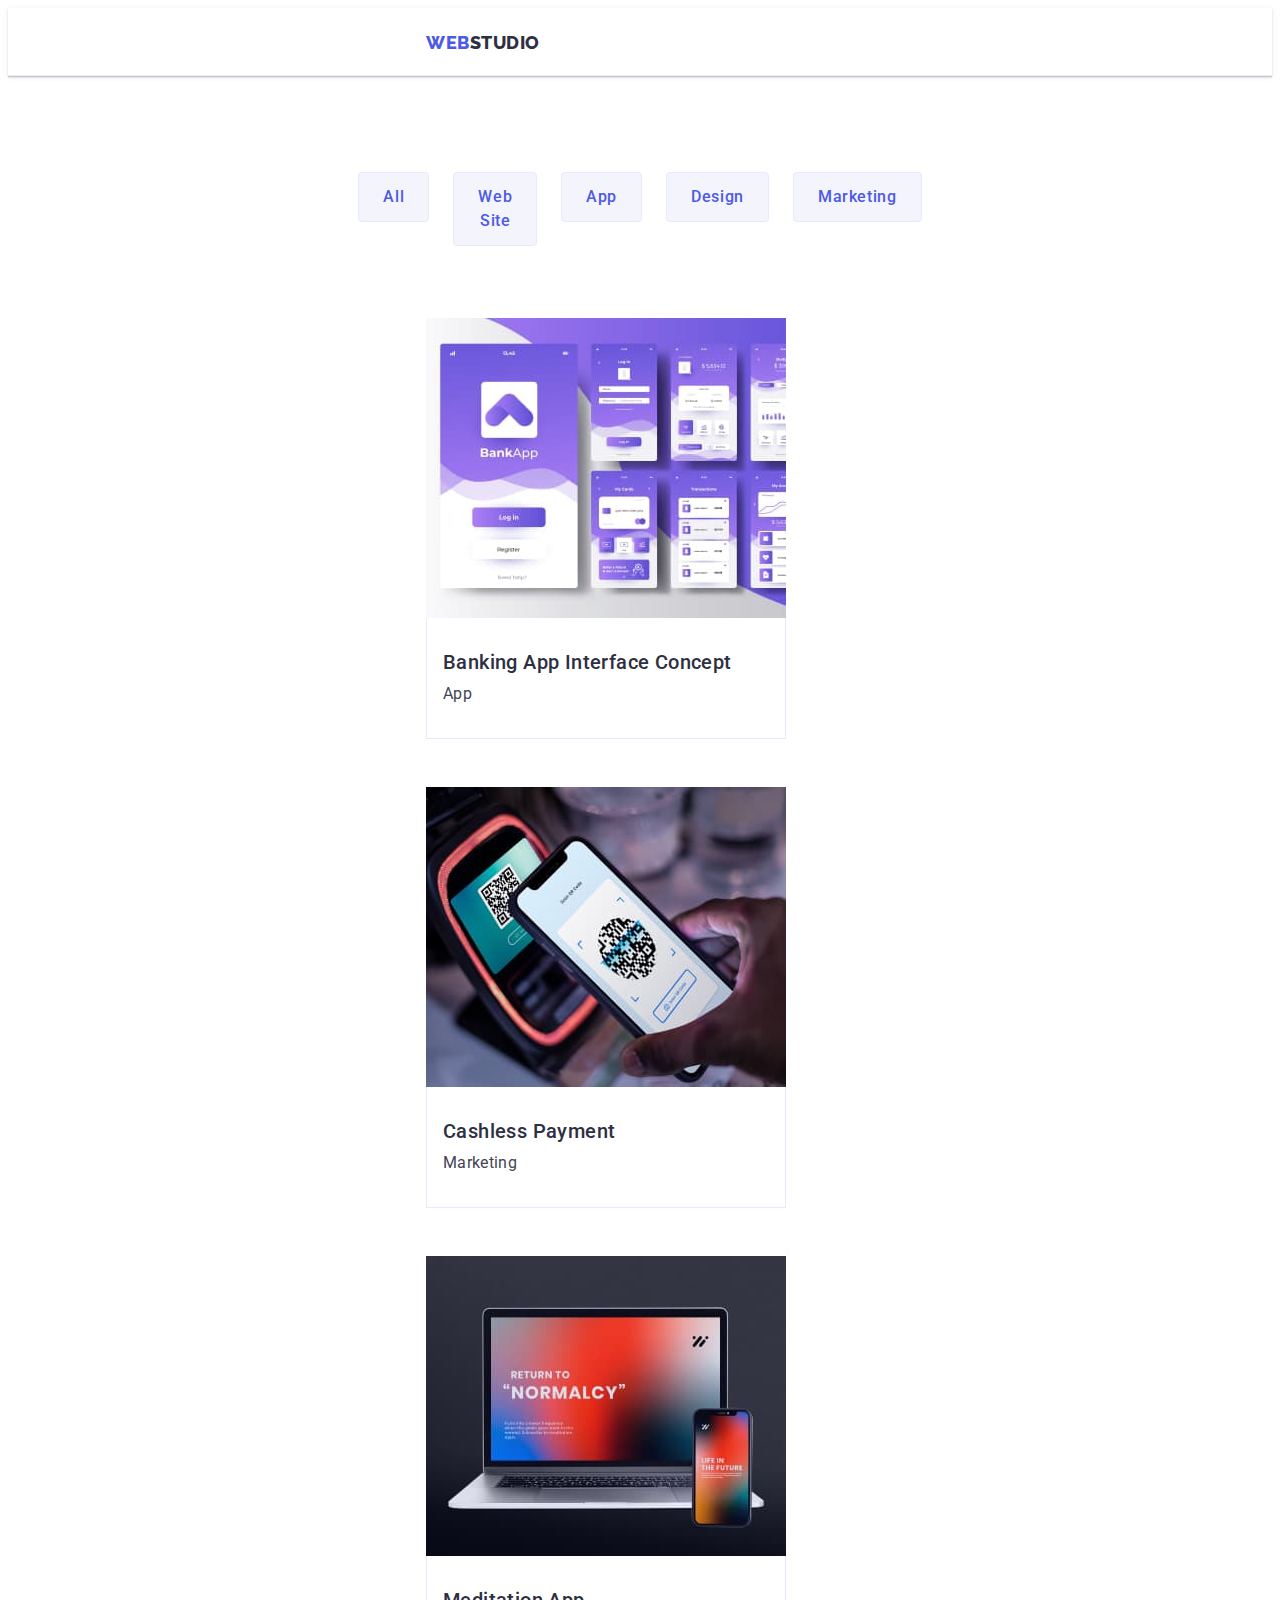
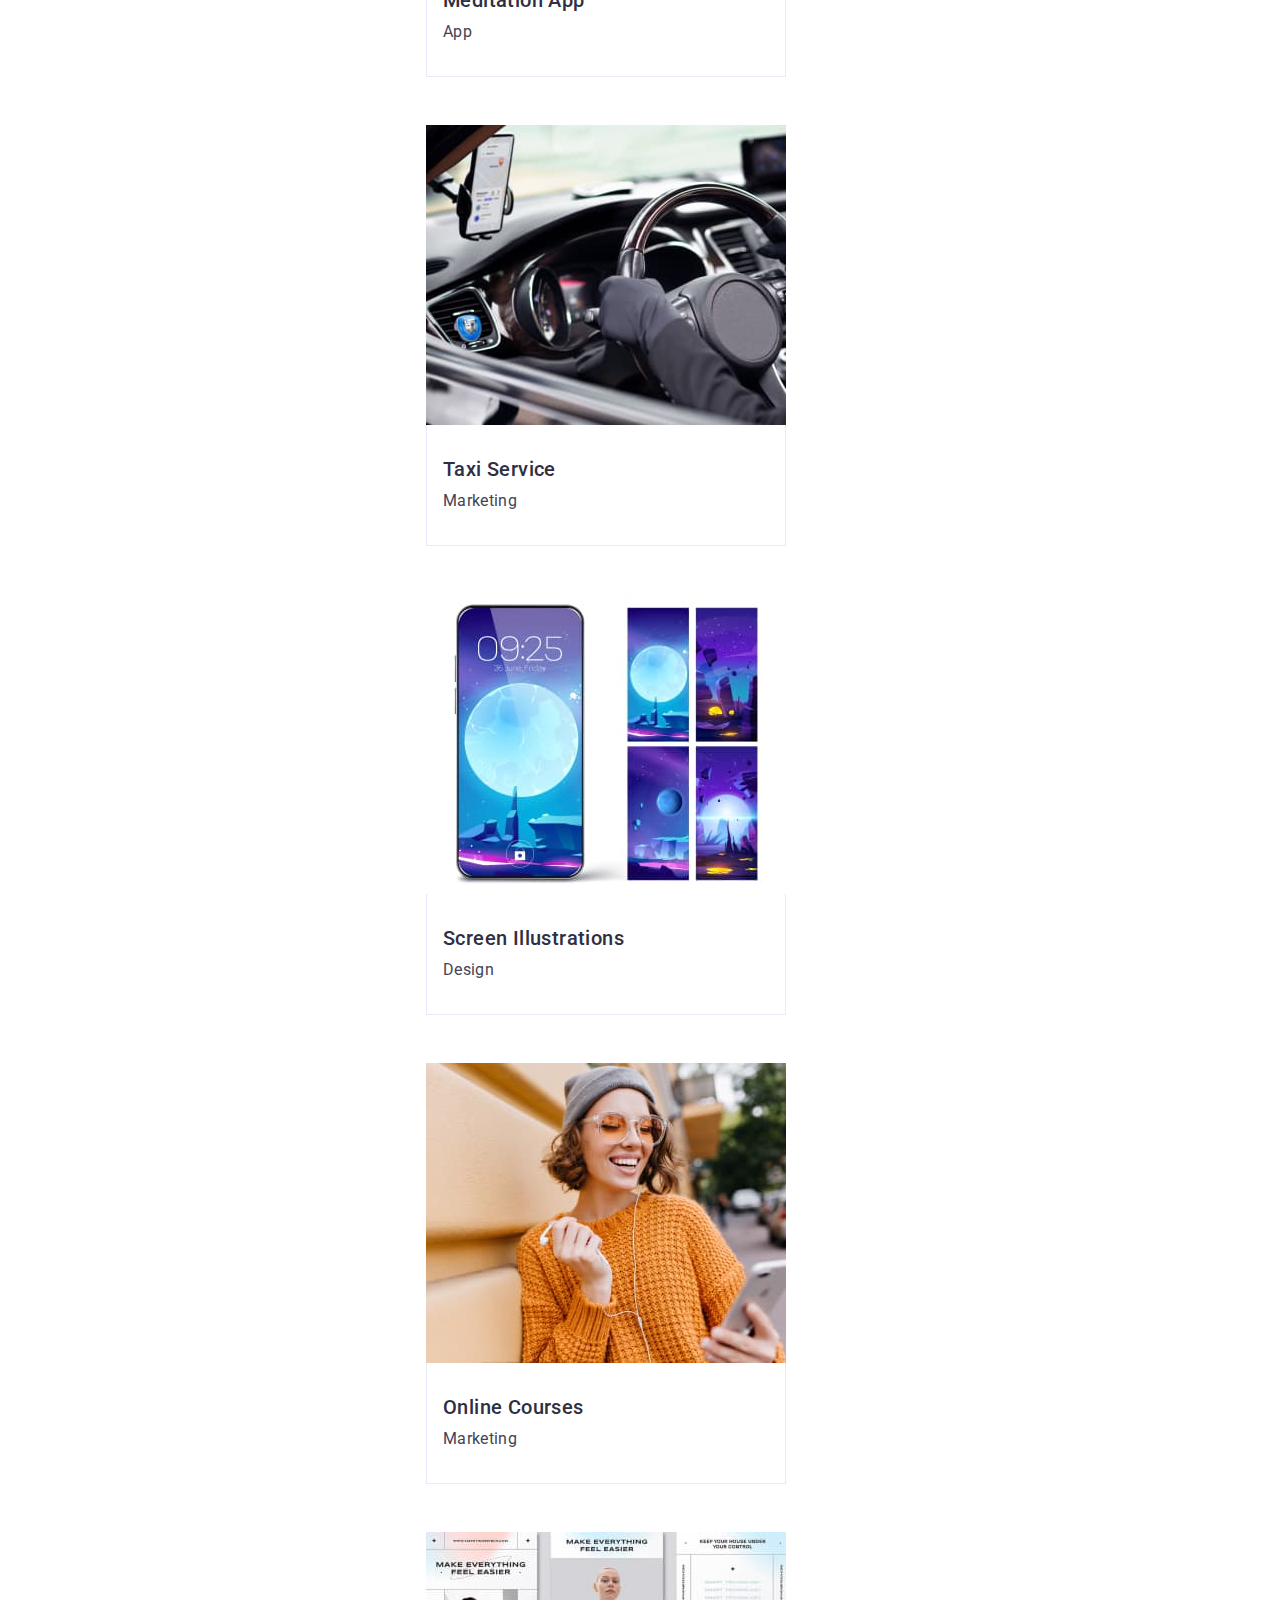
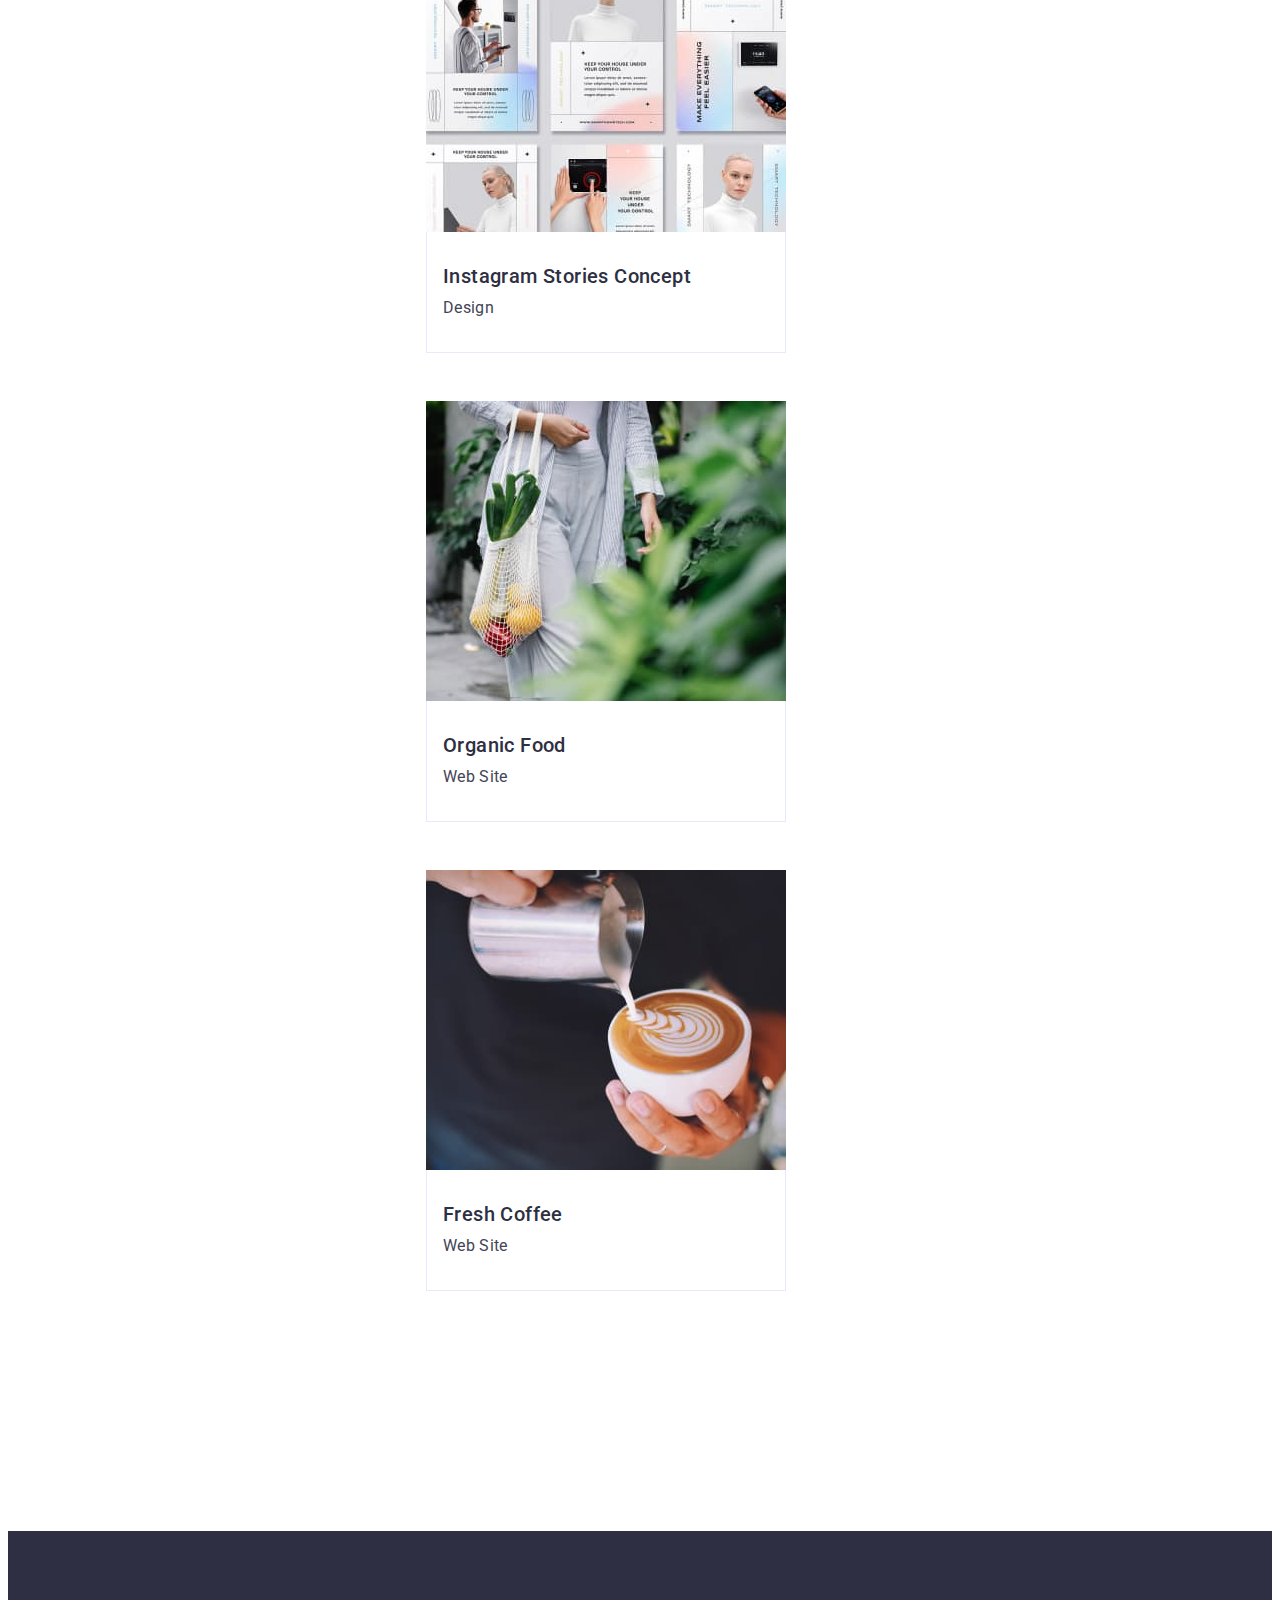
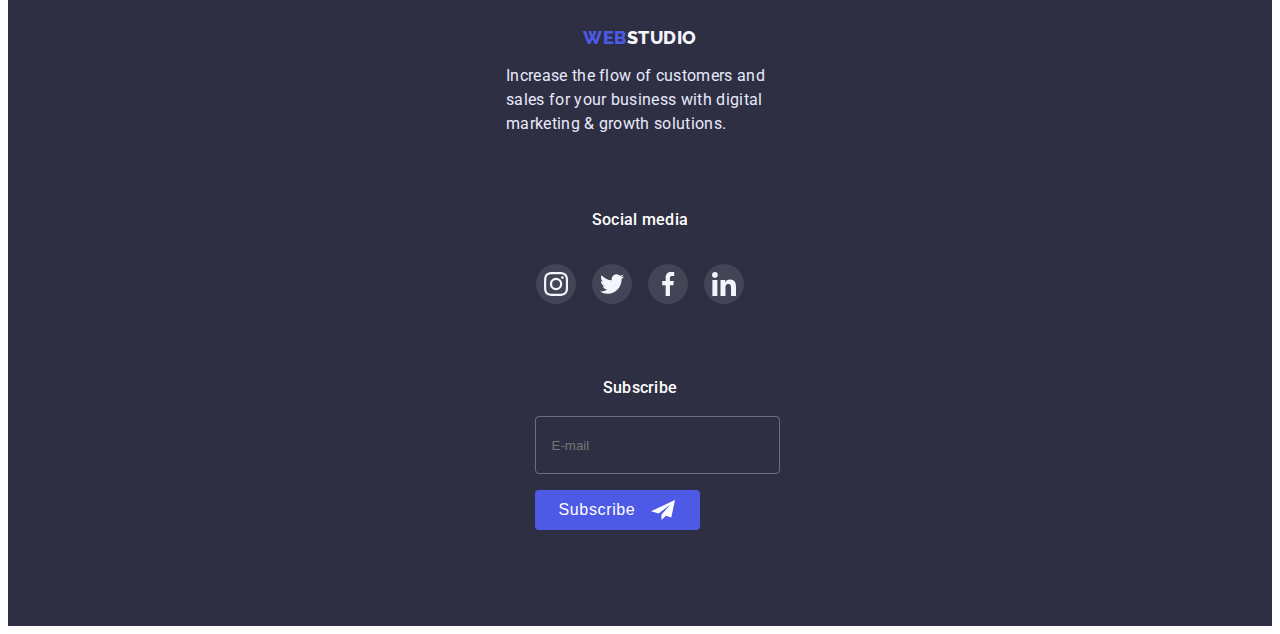
==== portfolio.html @ df31a654 "Сырое" ====
<!DOCTYPE html>
<html lang="en">

<head>
    <meta charset="UTF-8">
    <meta http-equiv="X-UA-Compatible" content="IE=edge">
    <meta name="viewport" content="width=device-width, initial-scale=1.0">
    <title>Web Studio</title>
    <link rel="stylesheet" href="https://cdnjs.cloudflare.com/ajax/libs/modern-normalize/1.1.0/modern-normalize.min.css" integrity="sha512-wpPYUAdjBVSE4KJnH1VR1HeZfpl1ub8YT/NKx4PuQ5NmX2tKuGu6U/JRp5y+Y8XG2tV+wKQpNHVUX03MfMFn9Q==" crossorigin="anonymous" referrerpolicy="no-referrer" />
    <link rel="stylesheet" href="./css/styles.css">
    <link rel="preconnect" href="https://fonts.googleapis.com">
    <link rel="preconnect" href="https://fonts.gstatic.com" crossorigin>
    <link
        href="https://fonts.googleapis.com/css2?family=Raleway:wght@800&family=Roboto:wght@400;500;700;900&display=swap"
        rel="stylesheet">
</head>

<body>
    <header class="header">
        <div class="container header-container">
        <nav class="header-nav">
            <a class="header-logo link" href="./index.html">Web<span class="logo-black">Studio</span></a>
            <ul class="header-list list">
                <li class="header-item"><a class="header-link link" href="./index.html">Studio</a></li>
                <li class="header-item"><a class="header-link link current" href="./portfolio.html">Portfolio</a></li>
                <li class="header-item"><a class="header-link link" href="">Contacts</a></li>
            </ul>
        </nav>
        <address class="header-add">
            <ul class="header-contacts list">
                <li><a class="header-contacts-link link" href="mailto:info@devstudio.com">info@devstudio.com</a></li>
                <li><a class="header-contacts-link link" href="tel:+110001111111">+11 (000) 111-11-11</a></li>
            </ul>
        </address></div>
    </header>
    <main>
        <section class="projects">
            <div class="container">
            <h1 hidden>projects</h1>
            <ul class="projects-menu list">
                <li><button class="projects-btn" type="button">All</button></li>
                <li><button class="projects-btn" type="button">Web Site</button></li>
                <li><button class="projects-btn" type="button">App</button></li>
                <li><button class="projects-btn" type="button">Design</button></li>
                <li><button class="projects-btn" type="button">Marketing</button></li>
            </ul>
            <ul class="projects-list list">
                <li class="projects-list-item">
                    <a class="projects-link link" href="">
                    <div class="projects-overley"><img class="projects-list-img" src="./images/banking.jpg" alt="banking" width="360" height="300" />
                    <p class="projects-overley-text">14 Stylish and User-Friendly App Design Concepts · Task Manager App · Calorie Tracker App · Exotic Fruit Ecommerce App · Cloud Storage App</p></div>
                    <div class="projects-div"><h2 class="projects-list-title">Banking App Interface Concept</h2>
                    <p class="projects-list-text">App</p></div></a>
                </li>
                <li class="projects-list-item">
                    <a class="projects-link link" href="">
                        <div class="projects-overley"><img class="projects-list-img" src="./images/cashless.jpg" alt="cashless" width="360" height="300" />
                    <p class="projects-overley-text">14 Stylish and User-Friendly App Design Concepts · Task Manager App · Calorie Tracker App · Exotic Fruit Ecommerce App · Cloud Storage App</p></div>
                    <div class="projects-div"><h2 class="projects-list-title">Cashless Payment</h2>
                    <p class="projects-list-text">Marketing</p></div></a>
                </li>
                <li class="projects-list-item">
                    <a class="projects-link link" href="">
                        <div class="projects-overley"><img class="projects-list-img" src="./images/meditaion.jpg" alt="meditaion" width="360" height="300" />
                    <p class="projects-overley-text">14 Stylish and User-Friendly App Design Concepts · Task Manager App · Calorie Tracker App · Exotic Fruit Ecommerce App · Cloud Storage App</p></div>
                    <div class="projects-div"><h2 class="projects-list-title">Meditation App</h2>
                    <p class="projects-list-text">App</p></div></a>
                </li>
                <li class="projects-list-item">
                    <a class="projects-link link" href="">
                        <div class="projects-overley"><img class="projects-list-img" src="./images/taxi.jpg" alt="taxi" width="360" height="300" />
                    <p class="projects-overley-text">14 Stylish and User-Friendly App Design Concepts · Task Manager App · Calorie Tracker App · Exotic Fruit Ecommerce App · Cloud Storage App</p></div>
                    <div class="projects-div"><h2 class="projects-list-title">Taxi Service</h2>
                    <p class="projects-list-text">Marketing</p></div></a>
                </li>
                <li class="projects-list-item">
                    <a class="projects-link link" href="">
                        <div class="projects-overley"><img class="projects-list-img" src="./images/screen.jpg" alt="screen" width="360" height="300" />
                    <p class="projects-overley-text">14 Stylish and User-Friendly App Design Concepts · Task Manager App · Calorie Tracker App · Exotic Fruit Ecommerce App · Cloud Storage App</p></div>
                    <div class="projects-div"><h2 class="projects-list-title">Screen Illustrations</h2>
                    <p class="projects-list-text">Design</p></div></a>
                </li>
                <li class="projects-list-item">
                    <a class="projects-link link" href="">
                        <div class="projects-overley"><img class="projects-list-img" src="./images/courses.jpg" alt="courses" width="360" height="300" />
                    <p class="projects-overley-text">14 Stylish and User-Friendly App Design Concepts · Task Manager App · Calorie Tracker App · Exotic Fruit Ecommerce App · Cloud Storage App</p></div>
                    <div class="projects-div"><h2 class="projects-list-title">Online Courses</h2>
                    <p class="projects-list-text">Marketing</p></div></a>
                </li>
                <li class="projects-list-item">
                    <a class="projects-link link" href="">
                        <div class="projects-overley"><img class="projects-list-img" src="./images/stories.jpg" alt="stories" width="360" height="300" />
                    <p class="projects-overley-text">14 Stylish and User-Friendly App Design Concepts · Task Manager App · Calorie Tracker App · Exotic Fruit Ecommerce App · Cloud Storage App</p></div>
                    <div class="projects-div"><h2 class="projects-list-title">Instagram Stories Concept</h2>
                    <p class="projects-list-text">Design</p></div></a>
                </li>
                <li class="projects-list-item">
                    <a class="projects-link link" href="">
                        <div class="projects-overley"><img class="projects-list-img" src="./images/food.jpg" alt="food" width="360" height="300" />
                    <p class="projects-overley-text">14 Stylish and User-Friendly App Design Concepts · Task Manager App · Calorie Tracker App · Exotic Fruit Ecommerce App · Cloud Storage App</p></div>
                    <div class="projects-div"><h2 class="projects-list-title">Organic Food</h2>
                    <p class="projects-list-text">Web Site</p></div></a>
                </li>
                <li class="projects-list-item">
                    <a class="projects-link link" href="">
                        <div class="projects-overley"><img class="projects-list-img" src="./images/coffee.jpg" alt="coffee" width="360" height="300" />
                    <p class="projects-overley-text">14 Stylish and User-Friendly App Design Concepts · Task Manager App · Calorie Tracker App · Exotic Fruit Ecommerce App · Cloud Storage App</p></div>
                    <div class="projects-div"><h2 class="projects-list-title">Fresh Coffee</h2>
                    <p class="projects-list-text">Web Site</p></div></a>
            </ul>
        </div>
        </section>
    </main>
    <footer class="footer">
        <div class="container footer-box">
            <div class="footer-div">
                <a class="footer-logo link" href="./index.html">Web<span class="logo-white">Studio</span></a>
                <p class="footer-text">Increase the flow of customers and sales for your business with digital marketing &
            growth solutions.</p>
            </div>
            <div class="footer-soc">
                <p class="footer-soc-text">Social media</p>
                <ul class="footer-soc-list list">
                    <li class="footer-soc-item"><a class="footer-soc-link link" href>
                    <svg width="24" height="24" class="footer-soc-icon">
                        <use href="./images/icons.svg#icon-instagram-footer"></use>
                    </svg></a>
                    </li>
                    <li class="footer-soc-item"><a class="footer-soc-link link" href>
                    <svg width="24" height="24" class="footer-soc-icon">
                        <use href="./images/icons.svg#icon-twitter-footer"></use>
                    </svg></a>
                    </li>
                    <li class="footer-soc-item"><a class="footer-soc-link link" href>
                    <svg width="24" height="24" class="footer-soc-icon">
                        <use href="./images/icons.svg#icon-facebook-footer"></use>
                    </svg></a>
                    </li>
                    <li class="footer-soc-item"><a class="footer-soc-link link" href>
                    <svg width="24" height="24" class="footer-soc-icon">
                        <use href="./images/icons.svg#icon-linkedin-footer"></use>
                    </svg></a>
                    </li>
                </ul>    
            </div>
            <div class="footer-subscribe">
                <p class="footer-subscribe-email">Subscribe</p>
                <form class="footer-subscribe-form">
                    <div class="subscribe-container">
                    <input class="footer-input" id="user-email" name="user-email" type="email" placeholder="E-mail"/>
                    <button class="footer-subscribe-btn" type="submit">Subscribe
                    <svg  class="footer-subscribe-click" width="24" height="24">
                    <use href="./images/icons.svg#icon-subscribe"></use>
                    </svg></button>
                    </div>
                </form>  
            </div> 
        </div>
    </footer>
</body>
</html>
---- css/styles.css ----
:root {
    --main-title-color: #FFFFFF;
    --second-title-color: #2E2F42;
    --text-color: #434455;
    --color-hover: #404BBF;
    --background: #2E2F42;
    --background-color-team: #F4F4FD;
    --color-logo-blue: #4d5ae5;
    --color-logo-black: #2E2F42;
    --color-logo-white: #F4F4FD;
    --btn-color: #4D5AE5;
    --btn-text-color: #FFFFFF;
    --footer-text-color: #E7E9FC;
    --contacts-color: #434455;
    --nav-color: #2E2F42;
    --background-filtr: #F4F4FD;
}
p,
h1,
h2,
h3,
h4,
h5,
h6 {
    margin: 0;
}
ul {
    padding-left: 0;
    margin: 0;
}
button {
    cursor: pointer;
}
address {
    font-style: normal;
}
body {
    font-family: "Roboto", sans-serif; 
    color: #434455;
}
img {
    display: block;
    width: 100%;
}
.link {
    text-decoration: none;
}
.list {
    list-style-type: none;
}
.visually-hidden {
    position: absolute;
    width: 1px;
    height: 1px;
    margin: -1px;
    border: 0;
    padding: 0;
    white-space: nowrap;
    clip-path: inset(100%);
    clip: rect(0 0 0 0);
    overflow: hidden;
}
.container {
    max-width: 428px;
    margin-left: auto;
    margin-right: auto;
    padding-left: 16px;
    padding-right: 16px;
}
.header {
    padding-top: 24px;
    padding-bottom: 22px;
    border-bottom: 1px solid #E7E9FC;
    box-shadow: 0px 2px 1px rgba(46, 47, 66, 0.08), 0px 1px 1px rgba(46, 47, 66, 0.16), 0px 1px 6px rgba(46, 47, 66, 0.08);
}
.header-logo {
    font-family: "Raleway", sans-serif;
    font-weight: 800;
    font-size: 18px;
    line-height: 1.17;
    letter-spacing: 0.03em;
    color: var(--color-logo-blue);
    text-transform: uppercase; 
} 
.logo-black {
    font-family: "Raleway", sans-serif;
    font-weight: 800;
    font-size: 18px;
    line-height: 1.17;
    letter-spacing: 0.03em;
    color: var(--color-logo-black);
    text-transform: uppercase;    
} 
.header-list {
    display: none;
}
.header-nav {
    display: flex;
    align-items: center;
    justify-content: space-between;
}
.header-contacts {
    display: none;
}
.mobile-menu-open {
    background-color: transparent;
    border: none;
    padding: 0;
    line-height: 0;
}
.icon-menu-openburger {
    stroke: #2E2F42;
}
/**!-------------------------HERO----------------------------!*/
.hero {
    background-color: var(--background);
    padding-top: 112px;
    padding-bottom: 112px;
    background-image: linear-gradient(rgba(46, 47, 66, 0.7), rgba(46, 47, 66, 0.7)), url(../images/hero-mobile.jpg);
    background-repeat: no-repeat;
    background-position: center;
    background-size: cover;
    max-width: 428px;
    margin-left: auto;
    margin-right: auto;
}
.hero-title {
    font-weight: 700;
    font-size: 36px;
    line-height: 1.11;
    text-align: center;
    letter-spacing: 0.02em;
    color: var(--main-title-color);
    max-width: 320px;
    margin-bottom: 72px;
    margin-left: auto;
    margin-right: auto;
}
.hero-btn {
    display: block;
    font-family: inherit;
    background: var(--btn-color);
    font-weight: 500;
    font-size: 16px;
    line-height: 1.5;
    letter-spacing: 0.04em;
    color: var(--btn-text-color);
    box-shadow: 0px 4px 4px rgba(0, 0, 0, 0.15);
    border-radius: 4px;
    border: none;
    align-items: center;
    width: 169px;
    height: 56px;    
    margin-left: auto;
    margin-right: auto;
    transition-property: background-color;
    transition-duration: 250ms;
    transition-timing-function: cubic-bezier(0.4, 0, 0.2, 1);
}
.hero-btn:hover, .hero-btn:focus {
    background-color: var(--color-hover);    
}
/**!-------------------------ADVANT----------------------------!*/
.advant {
    padding-top: 96px;
    padding-bottom: 96px;
    margin: 0 auto;
}
.advant-item {
    margin-bottom: 72px;
} 
.advant-item:last-child {
    margin-bottom: 0;
}
.advant-title {
    text-align: center;
    font-weight: 700;
    font-size: 36px;
    line-height: 1.11;
    letter-spacing: 0.02em;
    color: var(--second-title-color); 
    margin-bottom: 8px;
    margin-top: 8px;
}
.advant-text {
    font-weight: 400;
    font-size: 16px;
    line-height: 1.5;
    letter-spacing: 0.02em;
    color: var(--text-color); 
}
.advant-div-icon {
    display: none;
    height: 112px;
    background: #F4F4FD;
    border-radius: 4px;
    justify-content: center;
    align-items: center;
}
/**!-------------------------DOINGT----------------------------!*/
.doing {
    display: none;
}
/**!-------------------------TEAM----------------------------!*/
.team { 
    background-color: var(--background-color-team);
    margin: 0;
    padding-top: 96px;
    padding-bottom: 96px;
}
.team-item {
    width: 264px;
    margin-right: auto;
    margin-left: auto;
    background-color: #FFFFFF; 
    box-shadow: 0px 1px 6px rgba(46, 47, 66, 0.08), 0px 1px 1px rgba(46, 47, 66, 0.16), 0px 2px 1px rgba(46, 47, 66, 0.08);
    border-radius: 0px 0px 4px 4px;
    margin-bottom: 24px;
}
.team-item:last-child {
    margin-bottom: 0;
}
.team-title {
    font-weight: 700;
    font-size: 36px;
    line-height: 1.11;
    text-align: center;
    letter-spacing: 0.02em;
    text-transform: capitalize;
    color: var(--second-title-color);
    margin-bottom: 72px;
}
.team-title-name {
    font-weight: 500;
    font-size: 20px;
    line-height: 1.2;
    letter-spacing: 0.02em;
    color: var(--second-title-color);
    text-align: center;
    margin-bottom: 8px;
}
.team-title-position {
    font-weight: 400;
    font-size: 16px;
    line-height: 1.5;
    letter-spacing: 0.02em;
    color: var(--text-color);
    text-align: center;
    margin-bottom: 30px;
}
.teams {
    padding-top: 32px;
    padding-bottom: 32px;
    box-shadow: 0px 1px 6px rgba(46, 47, 66, 0.08), 0px 1px 1px rgba(46, 47, 66, 0.16), 0px 2px 1px rgba(46, 47, 66, 0.08);
}

.team-soc-list {
    display: flex;
    justify-content: center;
    gap: 24px;
}
.team-soc-item {
    width: 40px;
    height: 40px;
}
.team-soc-link {
    width: 100%;
    height: 100%;
    border-radius: 50%;
    background-color: #4D5AE5;;
    display: flex;
    align-items: center;
    justify-content: center;
    transition-property: background-color;
    transition-duration: 250ms;
    transition-timing-function: cubic-bezier(0.4, 0, 0.2, 1);
}
.team-soc-link:hover, .team-soc-link:focus {
    background-color: #404BBF; 
}
.customers {
    padding-top: 96px;
    padding-bottom: 96px;
}
.customers-title {
    font-weight: 700;
    font-size: 36px;
    line-height: 1.11;
    text-align: center;
    letter-spacing: 0.02em;
    text-transform: capitalize;
    color: var(--second-title-color);
    margin-bottom: 72px;
}
.customers-list {
    display: flex;
    flex-direction: row;
    flex-wrap: wrap;
    column-gap: 16px;
    row-gap: 72px;
}
.customers-item {
    display: flex;
    flex-basis: calc((100% - 1 * 16px) / 2);
}

.customer-link { 
    display: flex;
    width: 100%;
    height: 88px;
    border: 1px solid #8E8F99;
    border-radius: 4px;
    align-items: center;
    justify-content: center;
    fill: #8E8F99;
    transition: fill 250ms cubic-bezier(0.4, 0, 0.2, 1), border-color 250ms cubic-bezier(0.4, 0, 0.2, 1);
}
.customer-link:hover, .customer-link:focus {
    border-color: #404BBF;
    fill: #404BBF;
}
/**!-------------------------FOOTER----------------------------!*/
.footer {
    background-color: var(--background);
    padding-top: 96px;
    padding-bottom: 96px;    
}
.footer-div {
    display: flex;
    align-items: center;
    flex-direction: column;
    gap: 16px;
}
.footer-text {
    font-weight: 400;
    font-size: 16px;
    line-height: 1.5;
    letter-spacing: 0.02em;
    color: var(--footer-text-color);
    max-width: 268px;
}
.footer-logo {
    font-family: "Raleway", sans-serif;
    font-weight: 800;
    font-size: 18px;
    line-height: 1.17;
    letter-spacing: 0.03em;
    color: var(--color-logo-blue);
    text-transform: uppercase; 
}
.logo-white {
    font-family: "Raleway", sans-serif;
    font-weight: 800;
    font-size: 18px;
    line-height: 1.17;
    letter-spacing: 0.03em;
    color: var(--color-logo-white);
    text-transform: uppercase;
}
.container-soc {
    width: 100%;
    display: flex;
    align-items: center;
    flex-direction: column;
    gap: 16px;
    max-width: 398px;
  
}
.footer-box {
    display: flex;
    flex-direction: column;
    gap: 72px;
    align-items: center;
}

.footer-soc {
    display: flex;
    align-items: center;
    flex-direction: column;
    gap: 16px;
}
.footer-soc-text {
    font-weight: 500;
    font-size: 16px;
    line-height: 1.5;
    letter-spacing: 0.02em;
    color: #FFFFFF;
}
.footer-soc-list {
    display: inline-flex;
    gap: 16px;
    margin-top: 16px;
}
.footer-soc-item {
    width: 40px;
    height: 40px;
}
.footer-soc-icon {
    width: 24px;
    height: 24px;
    fill: #F4F4FD;
}
.footer-soc-link {
    width: 100%;
    height: 100%;
    border-radius: 50%;
    background-color: rgba(255, 255, 255, 0.1);
    display: flex;
    align-items: center;
    justify-content: center;
    transition-property: background-color;
    transition-duration: 250ms;
    transition-timing-function: cubic-bezier(0.4, 0, 0.2, 1);
}
.footer-soc-link:hover, .footer-soc-link:focus {
    background-color: #31D0AA;
}
.footer-subscribe {
    width: 100%;
    display: flex;
    align-items: center;
    flex-direction: column;
    gap: 16px;
    max-width: 398px;
}
.footer-subscribe-form {
    width: 100%;
    display: flex;
    flex-direction: column;
    gap: 24px;
    align-items: center;
}
.footer-subscribe-email {
    display: flex;
    font-weight: 500;
    font-size: 16px;
    line-height: 1.5;
    letter-spacing: 0.02em;
    color: #FFFFFF;
    justify-content: center;
}
.subscribe-container {
    display: block;

} 

.footer-input {
    padding: 8px 16px 8px 16px;
    border: 1px solid rgba(255, 255, 255, 0.3);
    border-radius: 4px;
    background-color: transparent;
    width: 100%;
    height: 40px;
    margin-right: 0;
    margin-bottom: 16px;
    color: #FFFFFF;
    outline: transparent;
    transition: border-color 250ms cubic-bezier(0.4, 0, 0.2, 1);
}
.footer-subscribe-btn {
    width: 165px;
    padding: 8px 24px;
    background-color:  #4D5AE5;
    border-radius: 4px;
    border: transparent;
    display: flex;
    gap: 16px;
    font-weight: 500;
    font-size: 16px;
    line-height: 1.5;
    text-align: center;
    letter-spacing: 0.04em;
    color: #FFFFFF;
    transition: background-color 250ms cubic-bezier(0.4, 0, 0.2, 1);
}

.footer-subscribe-wrap {
    position: relative;
    margin-top: 16px;
    width: 264px;
    height: 40px;
    border: 1px solid #FFFFFF;
    border-radius: 4px;
    
}
/**!-------------------------PROJECTS----------------------------!*/
.projects {
    padding-top: 96px;
    padding-bottom: 120px;
}
.projects-menu {
    display: flex;
    justify-content: center;
    gap: 24px;
    margin-bottom: 72px;
} 
.projects-btn {
    background: var(--background-filtr);
    cursor: pointer;
    font-family: "Roboto", sans-serif;
    font-weight: 500;
    font-size: 16px;
    line-height: 1.5;
    display: flex;
    align-items: center;
    text-align: center;
    letter-spacing: 0.04em;
    color: var(--btn-color);
    border: 1px solid #E7E9FC;
    border-radius: 4px;
    padding: 12px 24px;
    transition: color 250ms cubic-bezier(0.4, 0, 0.2, 1), background-color 250ms cubic-bezier(0.4, 0, 0.2, 1), box-shadow 250ms cubic-bezier(0.4, 0, 0.2, 1), border-color 250ms cubic-bezier(0.4, 0, 0.2, 1);
}
.projects-list {
    display: flex;
    flex-wrap: wrap;
    padding-bottom: 120px;
    row-gap: 48px;
    column-gap: 24px; 
}

.projects-link {
    display: block;
    transition-property: box-shadow;
    transition-duration: 250ms;
    transition-timing-function: cubic-bezier(0.4, 0, 0.2, 1);
}
.projects-btn:hover, .projects-btn:focus {
    background-color: var(--color-hover);
    color: var(--btn-text-color);
    box-shadow: 0px 3px 1px rgba(0, 0, 0, 0.1), 0px 2px 1px rgba(0, 0, 0, 0.08), 0px 2px 2px rgba(0, 0, 0, 0.12);
    border-color: var(--color-hover);
}
.projects-list-title {
    font-weight: 500;
    font-size: 20px;
    line-height: 1.2;
    letter-spacing: 0.02em;
    color: var(--second-title-color);
    margin-bottom: 8px;
}
.projects-list-text {
    font-weight: 400;
    font-size: 16px;
    line-height: 1.5;
    letter-spacing: 0.02em;
    color: var(--text-color);
}
.projects-div {
    padding-top: 32px;
    padding-bottom: 32px;
    border: 1px solid #E7E9FC;
    border-top: none; 
    padding-left: 16px;
    position: relative;

}
.projects-link:hover, .projects-link:focus {
    box-shadow: 0px 1px 6px rgba(46, 47, 66, 0.08), 0px 1px 1px rgba(46, 47, 66, 0.16), 0px 2px 1px rgba(46, 47, 66, 0.08);
}
.projects-overley-text::before {
    display: inline-block;
    content: "";
    position: absolute;
    top: 0;
    left: 0;
    width: 100%;
    height: 100%;
    background-color: #4D5AE5;
    opacity: 0;
}
.projects-overley-text {
    position: absolute;
    height: 100%;
    top: 0;
    left: 0;
    width: 100%;
    font-size: 16px;
    font-weight: 400;
    line-height: 1.5;
    padding: 40px 32px 0 32px;
    color: #F4F4FD;
    background-color: #4D5AE5;
    transform: translateY(100%);
    transition: transform 250ms cubic-bezier(0.4, 0, 0.2, 1);
}
.projects-overley {
    position: relative;
    overflow: hidden;
}
.projects-list-item:hover .projects-overley-text {
    transform: translateY(0);
}   
.backdrop {
    position: fixed;
    top: 0;
    width: 100%;
    height: 100%;
    z-index: 100;
    opacity: 1;
    background-color: rgba(46, 47, 66, 0.4);
    transition: visibility 250ms cubic-bezier(0.4, 0, 0.2, 1), opacity 250ms cubic-bezier(0.4, 0, 0.2, 1);
}
.modal {
    min-width: 408px;
    min-height: 584px;
    background: #FCFCFC;
    border-radius: 4px;
    position: absolute;
    top: 50%;
    left: 50%;
    padding: 72px 24px 24px;
    transition: transform 250ms cubic-bezier(0.4, 0, 0.2, 1);
    transform: translate(-50%, -50%) scale(1);
}
.modal-label {
    margin-bottom: 20px;
    display: block;
}
.input-wrap {
    position: relative;
}

.modal-close-btn {
    position: absolute;
    display: flex;
    justify-content: center;
    align-items: center;
    background-color: #E7E9FC;
    border: 1px solid rgba(0, 0, 0, 0.1);
    border-radius: 50%;
    padding: 0;
    width: 24px;
    height: 24px;
    top: 24px;
    right: 24px;
    fill: #2E2F42;
    transition: background-color 250ms cubic-bezier(0.4, 0, 0.2, 1);
}
.modal-close-btm-icon {
    transition: fill 250ms cubic-bezier(0.4, 0, 0.2, 1);
}
.modal-close-btn:hover,
.modal-close-btn:focus {
    background-color: #404BBF;
}

.modal-close-btn:hover .modal-close-btm-icon,
.modal-close-btn:focus .modal-close-btm-icon {
    fill: #FFFFFF;
}
.backdrop.is-hidden {
    opacity: 0;
    visibility: hidden;
    pointer-events: none;
    transform: scale(0.9);
}

.modal-title {
    margin-bottom: 16px;
    font-weight: 500;
    font-size: 16px;
    line-height: 1.5;
    text-align: center;
    letter-spacing: 0.02em;
    color: #2E2F42;
}

.modal-input {
    display: flex;
    width: 100%;
    height: 40px;
    border: 1px solid rgba(46, 47, 66, 0.4);
    border-radius: 4px;
    gap: 8px;
    padding-left: 38px;
    outline: transparent;
    font-weight: 400;
    font-size: 12px;
    line-height: 1.17;
    letter-spacing: 0.04em;
    color: rgba(46, 47, 66, 0.4);
    transition: border-color 250ms cubic-bezier(0.4, 0, 0.2, 1);
}
.modal-input-icon {
    position: absolute;
    fill: #2E2F42;
    left: 16px;
    top: 50%;
    transform: translateY(-50%);
    transition: fill 250ms cubic-bezier(0.4, 0, 0.2, 1);
}
.modal-input:focus {
    border-color: #4D5AE5;
}
.modal-input:focus + .modal-input-icon {
    fill: #4D5AE5;
}
.modal-label-text {
    display: inline-block;
    margin-bottom: 4px;
    font-weight: 400;
    font-size: 12px;
    line-height: 1.17;
    letter-spacing: 0.04em;
    color: #8E8F99;
}
.modal-textarea {
    width: 100%;
    height: 120px;
    border: 1px solid rgba(46, 47, 66, 0.4);
    border-radius: 4px;
    background-color: transparent;
    resize: none;
    padding-left: 16px;
    padding-top: 8px;
    outline: transparent;
    font-weight: 400;
    font-size: 12px;
    line-height: 1.17;
    letter-spacing: 0.04em;
    color: rgba(46, 47, 66, 0.4);
}
.modal-textarea:focus {
    border-color: #4D5AE5;
    transition: border-color 250ms cubic-bezier(0.4, 0, 0.2, 1);
}
.modal-police-text {
    color: #4D5AE5;
}
.check-text {
    display: flex;
    font-weight: 400;
    font-size: 12px;
    line-height: 1.17;
    letter-spacing: 0.04em;
    color: #8E8F99;
    align-items: center;
    position: relative;
    margin-top: 16px;
    gap: 8px;
}
.check-text::before {
    content: '';
    width: 16px;
    height: 16px;
    border: 1px solid #9da4bd;
    border-radius: 2px;
    transition-duration: 250ms;
    display: block;
}
.modal-check:checked + .check-text::before {
    background-color: #404BBF;
    border: none;
    background-image: url(../images/check.svg);
    background-repeat: no-repeat;
    background-position: center;
}
.send-btn {
    display: block;
    padding: 16px 32px;
    font-family: inherit;
    margin-top: 24px;
    display: block;
    font-family: inherit;
    background: var(--btn-color);
    font-weight: 500;
    font-size: 16px;
    line-height: 1.5;
    letter-spacing: 0.04em;
    color: var(--btn-text-color);
    box-shadow: 0px 4px 4px rgba(0, 0, 0, 0.15);
    border-radius: 4px;
    border: none;
    align-items: center;
    width: 169px;
    height: 56px;    
    margin-left: auto;
    margin-right: auto;
    transition-property: background-color;
    transition-duration: 250ms;
    transition-timing-function: cubic-bezier(0.4, 0, 0.2, 1);
}

.send-btn:hover, .send-btn:focus {
    background-color: var(--color-hover);    
}
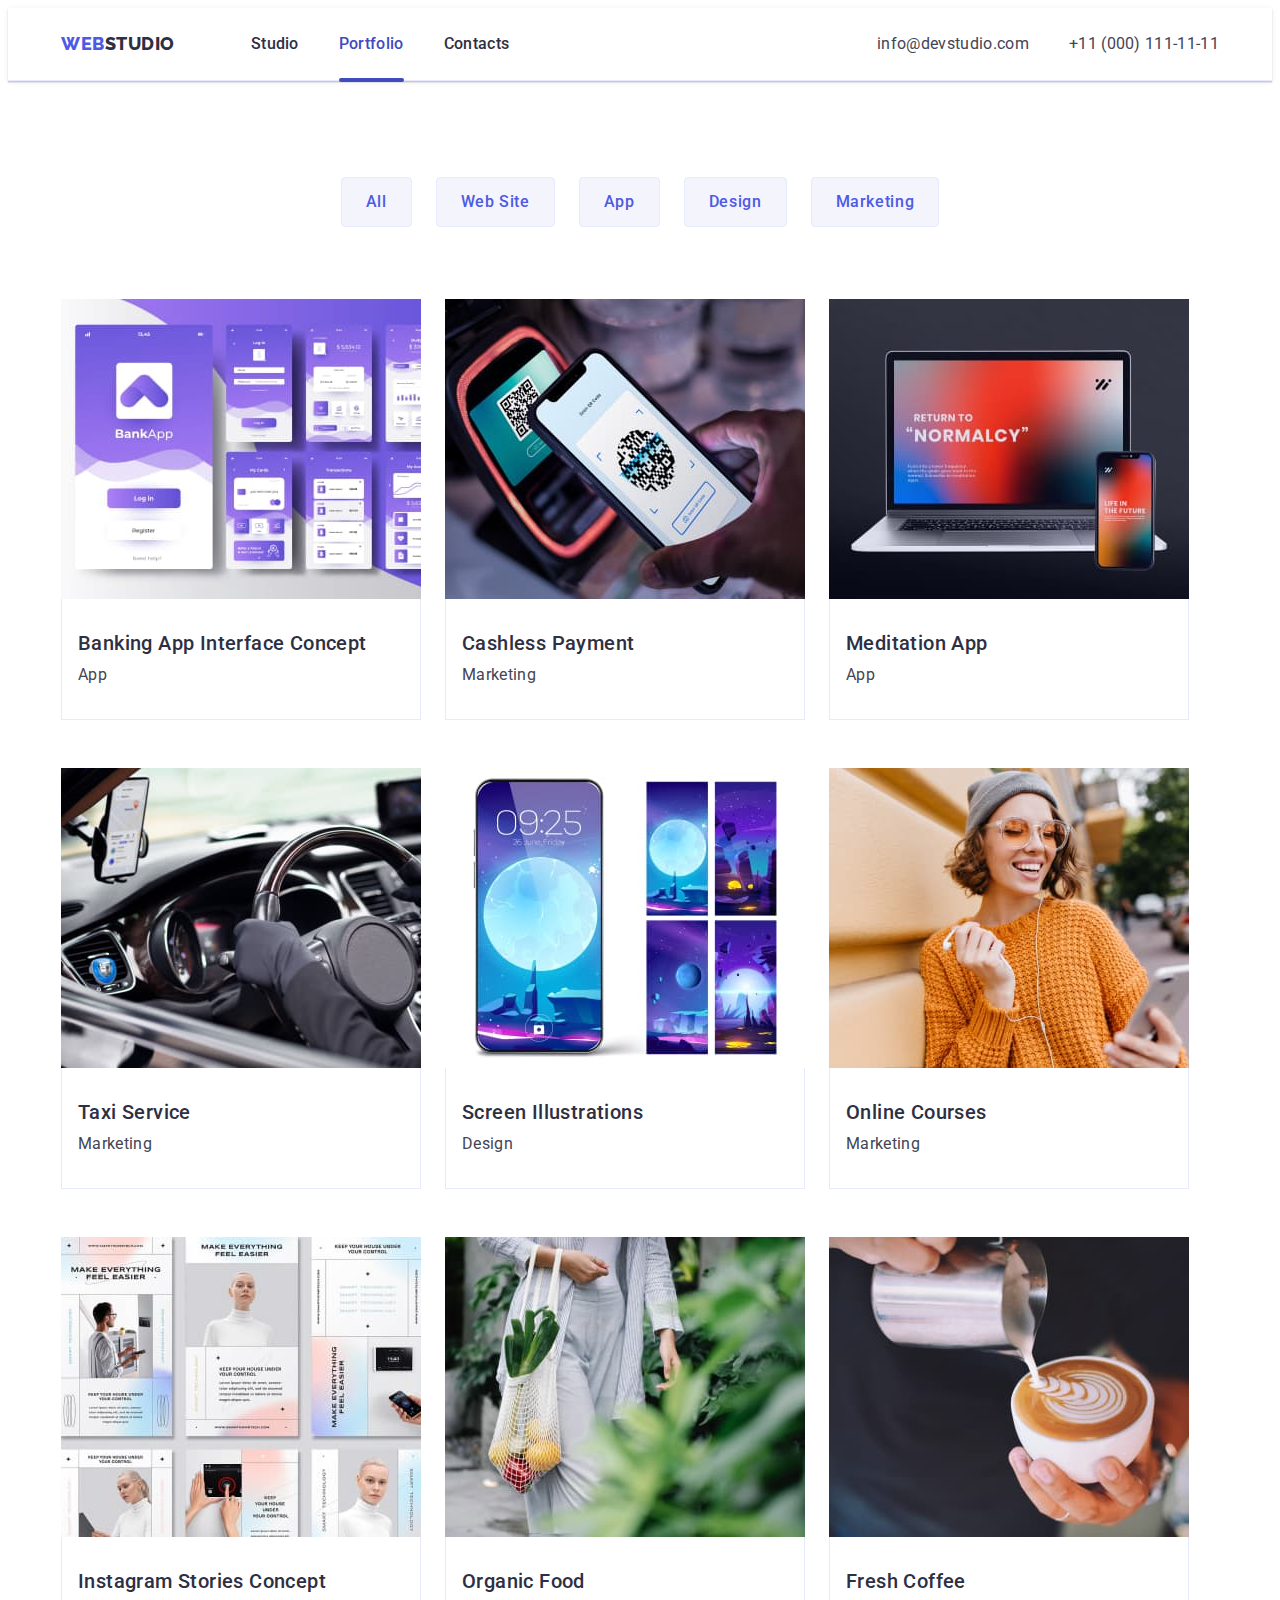
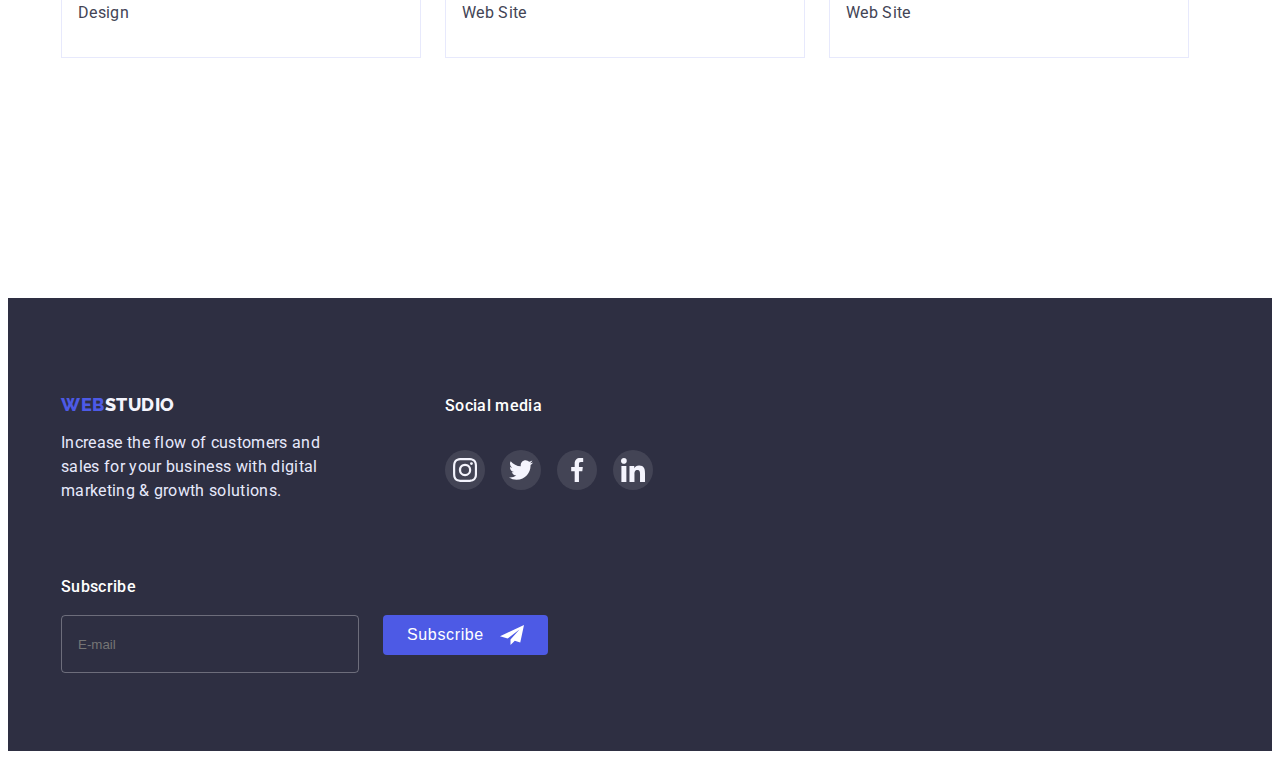
==== commit f152a865: "111" ====
--- a/portfolio.html
+++ b/portfolio.html
@@ -8,6 +8,8 @@
     <title>Web Studio</title>
     <link rel="stylesheet" href="https://cdnjs.cloudflare.com/ajax/libs/modern-normalize/1.1.0/modern-normalize.min.css" integrity="sha512-wpPYUAdjBVSE4KJnH1VR1HeZfpl1ub8YT/NKx4PuQ5NmX2tKuGu6U/JRp5y+Y8XG2tV+wKQpNHVUX03MfMFn9Q==" crossorigin="anonymous" referrerpolicy="no-referrer" />
     <link rel="stylesheet" href="./css/styles.css">
+    <link rel="stylesheet" href="./css/media-tabl.css">
+    <link rel="stylesheet" href="./css/media-desktop.css">
     <link rel="preconnect" href="https://fonts.googleapis.com">
     <link rel="preconnect" href="https://fonts.gstatic.com" crossorigin>
     <link
--- a/css/styles.css
+++ b/css/styles.css
@@ -148,7 +148,6 @@
     box-shadow: 0px 4px 4px rgba(0, 0, 0, 0.15);
     border-radius: 4px;
     border: none;
-    align-items: center;
     width: 169px;
     height: 56px;    
     margin-left: auto;
@@ -180,7 +179,6 @@
     letter-spacing: 0.02em;
     color: var(--second-title-color); 
     margin-bottom: 8px;
-    margin-top: 8px;
 }
 .advant-text {
     font-weight: 400;
@@ -246,14 +244,13 @@
     letter-spacing: 0.02em;
     color: var(--text-color);
     text-align: center;
-    margin-bottom: 30px;
+    margin-bottom: 8px;
 }
 .teams {
     padding-top: 32px;
     padding-bottom: 32px;
     box-shadow: 0px 1px 6px rgba(46, 47, 66, 0.08), 0px 1px 1px rgba(46, 47, 66, 0.16), 0px 2px 1px rgba(46, 47, 66, 0.08);
 }
-
 .team-soc-list {
     display: flex;
     justify-content: center;
@@ -278,6 +275,7 @@
 .team-soc-link:hover, .team-soc-link:focus {
     background-color: #404BBF; 
 }
+/**!-------------------------CUSTOMERS----------------------------!*/
 .customers {
     padding-top: 96px;
     padding-bottom: 96px;
@@ -303,7 +301,6 @@
     display: flex;
     flex-basis: calc((100% - 1 * 16px) / 2);
 }
-
 .customer-link { 
     display: flex;
     width: 100%;
@@ -325,21 +322,20 @@
     padding-top: 96px;
     padding-bottom: 96px;    
 }
+.footer-box {
+    display: flex;
+    flex-direction: column;
+    gap: 72px;
+    align-items: center;
+}
 .footer-div {
     display: flex;
     align-items: center;
     flex-direction: column;
     gap: 16px;
 }
-.footer-text {
-    font-weight: 400;
-    font-size: 16px;
-    line-height: 1.5;
-    letter-spacing: 0.02em;
-    color: var(--footer-text-color);
-    max-width: 268px;
-}
 .footer-logo {
+    display: flex;
     font-family: "Raleway", sans-serif;
     font-weight: 800;
     font-size: 18px;
@@ -357,22 +353,16 @@
     color: var(--color-logo-white);
     text-transform: uppercase;
 }
-.container-soc {
-    width: 100%;
-    display: flex;
-    align-items: center;
-    flex-direction: column;
-    gap: 16px;
-    max-width: 398px;
-  
-}
-.footer-box {
-    display: flex;
-    flex-direction: column;
-    gap: 72px;
-    align-items: center;
-}
-
+.footer-text {
+    font-weight: 400;
+    font-size: 16px;
+    line-height: 1.5;
+    letter-spacing: 0.02em;
+    color: var(--footer-text-color);
+    max-width: 268px;
+    margin-right: 0;
+    margin-left: 0;
+}
 .footer-soc {
     display: flex;
     align-items: center;
@@ -389,47 +379,38 @@
 .footer-soc-list {
     display: inline-flex;
     gap: 16px;
-    margin-top: 16px;
 }
 .footer-soc-item {
     width: 40px;
     height: 40px;
+}
+.footer-soc-link {
+    width: 100%;
+    height: 100%;
+    border-radius: 50%;
+    background-color: rgba(255, 255, 255, 0.1);
+    display: flex;
+    align-items: center;
+    justify-content: center;
+    transition-property: background-color;
+    transition-duration: 250ms;
+    transition-timing-function: cubic-bezier(0.4, 0, 0.2, 1);
+}
+.footer-soc-link:hover, .footer-soc-link:focus {
+    background-color: #31D0AA;
 }
 .footer-soc-icon {
     width: 24px;
     height: 24px;
     fill: #F4F4FD;
 }
-.footer-soc-link {
-    width: 100%;
-    height: 100%;
-    border-radius: 50%;
-    background-color: rgba(255, 255, 255, 0.1);
-    display: flex;
-    align-items: center;
-    justify-content: center;
-    transition-property: background-color;
-    transition-duration: 250ms;
-    transition-timing-function: cubic-bezier(0.4, 0, 0.2, 1);
-}
-.footer-soc-link:hover, .footer-soc-link:focus {
-    background-color: #31D0AA;
-}
 .footer-subscribe {
     width: 100%;
     display: flex;
     align-items: center;
     flex-direction: column;
-    gap: 16px;
     max-width: 398px;
 }
-.footer-subscribe-form {
-    width: 100%;
-    display: flex;
-    flex-direction: column;
-    gap: 24px;
-    align-items: center;
-}
 .footer-subscribe-email {
     display: flex;
     font-weight: 500;
@@ -438,12 +419,8 @@
     letter-spacing: 0.02em;
     color: #FFFFFF;
     justify-content: center;
-}
-.subscribe-container {
-    display: block;
-
-} 
-
+    margin-bottom: 16px;
+}
 .footer-input {
     padding: 8px 16px 8px 16px;
     border: 1px solid rgba(255, 255, 255, 0.3);
@@ -457,6 +434,10 @@
     outline: transparent;
     transition: border-color 250ms cubic-bezier(0.4, 0, 0.2, 1);
 }
+.footer-wrap {
+    display: flex;
+    justify-content: center;
+}
 .footer-subscribe-btn {
     width: 165px;
     padding: 8px 24px;
@@ -472,16 +453,6 @@
     letter-spacing: 0.04em;
     color: #FFFFFF;
     transition: background-color 250ms cubic-bezier(0.4, 0, 0.2, 1);
-}
-
-.footer-subscribe-wrap {
-    position: relative;
-    margin-top: 16px;
-    width: 264px;
-    height: 40px;
-    border: 1px solid #FFFFFF;
-    border-radius: 4px;
-    
 }
 /**!-------------------------PROJECTS----------------------------!*/
 .projects {
@@ -518,7 +489,6 @@
     row-gap: 48px;
     column-gap: 24px; 
 }
-
 .projects-link {
     display: block;
     transition-property: box-shadow;
@@ -591,204 +561,18 @@
 .projects-list-item:hover .projects-overley-text {
     transform: translateY(0);
 }   
-.backdrop {
-    position: fixed;
-    top: 0;
-    width: 100%;
-    height: 100%;
-    z-index: 100;
-    opacity: 1;
-    background-color: rgba(46, 47, 66, 0.4);
-    transition: visibility 250ms cubic-bezier(0.4, 0, 0.2, 1), opacity 250ms cubic-bezier(0.4, 0, 0.2, 1);
-}
-.modal {
-    min-width: 408px;
-    min-height: 584px;
-    background: #FCFCFC;
-    border-radius: 4px;
-    position: absolute;
-    top: 50%;
-    left: 50%;
-    padding: 72px 24px 24px;
-    transition: transform 250ms cubic-bezier(0.4, 0, 0.2, 1);
-    transform: translate(-50%, -50%) scale(1);
-}
-.modal-label {
-    margin-bottom: 20px;
-    display: block;
-}
-.input-wrap {
-    position: relative;
-}
-
-.modal-close-btn {
-    position: absolute;
-    display: flex;
-    justify-content: center;
-    align-items: center;
-    background-color: #E7E9FC;
-    border: 1px solid rgba(0, 0, 0, 0.1);
-    border-radius: 50%;
-    padding: 0;
-    width: 24px;
-    height: 24px;
-    top: 24px;
-    right: 24px;
-    fill: #2E2F42;
-    transition: background-color 250ms cubic-bezier(0.4, 0, 0.2, 1);
-}
-.modal-close-btm-icon {
-    transition: fill 250ms cubic-bezier(0.4, 0, 0.2, 1);
-}
-.modal-close-btn:hover,
-.modal-close-btn:focus {
-    background-color: #404BBF;
-}
-
-.modal-close-btn:hover .modal-close-btm-icon,
-.modal-close-btn:focus .modal-close-btm-icon {
-    fill: #FFFFFF;
-}
-.backdrop.is-hidden {
-    opacity: 0;
-    visibility: hidden;
-    pointer-events: none;
-    transform: scale(0.9);
-}
-
-.modal-title {
-    margin-bottom: 16px;
-    font-weight: 500;
-    font-size: 16px;
-    line-height: 1.5;
-    text-align: center;
-    letter-spacing: 0.02em;
-    color: #2E2F42;
-}
-
-.modal-input {
-    display: flex;
-    width: 100%;
-    height: 40px;
-    border: 1px solid rgba(46, 47, 66, 0.4);
-    border-radius: 4px;
-    gap: 8px;
-    padding-left: 38px;
-    outline: transparent;
-    font-weight: 400;
-    font-size: 12px;
-    line-height: 1.17;
-    letter-spacing: 0.04em;
-    color: rgba(46, 47, 66, 0.4);
-    transition: border-color 250ms cubic-bezier(0.4, 0, 0.2, 1);
-}
-.modal-input-icon {
-    position: absolute;
-    fill: #2E2F42;
-    left: 16px;
-    top: 50%;
-    transform: translateY(-50%);
-    transition: fill 250ms cubic-bezier(0.4, 0, 0.2, 1);
-}
-.modal-input:focus {
-    border-color: #4D5AE5;
-}
-.modal-input:focus + .modal-input-icon {
-    fill: #4D5AE5;
-}
-.modal-label-text {
-    display: inline-block;
-    margin-bottom: 4px;
-    font-weight: 400;
-    font-size: 12px;
-    line-height: 1.17;
-    letter-spacing: 0.04em;
-    color: #8E8F99;
-}
-.modal-textarea {
-    width: 100%;
-    height: 120px;
-    border: 1px solid rgba(46, 47, 66, 0.4);
-    border-radius: 4px;
-    background-color: transparent;
-    resize: none;
-    padding-left: 16px;
-    padding-top: 8px;
-    outline: transparent;
-    font-weight: 400;
-    font-size: 12px;
-    line-height: 1.17;
-    letter-spacing: 0.04em;
-    color: rgba(46, 47, 66, 0.4);
-}
-.modal-textarea:focus {
-    border-color: #4D5AE5;
-    transition: border-color 250ms cubic-bezier(0.4, 0, 0.2, 1);
-}
-.modal-police-text {
-    color: #4D5AE5;
-}
-.check-text {
-    display: flex;
-    font-weight: 400;
-    font-size: 12px;
-    line-height: 1.17;
-    letter-spacing: 0.04em;
-    color: #8E8F99;
-    align-items: center;
-    position: relative;
-    margin-top: 16px;
-    gap: 8px;
-}
-.check-text::before {
-    content: '';
-    width: 16px;
-    height: 16px;
-    border: 1px solid #9da4bd;
-    border-radius: 2px;
-    transition-duration: 250ms;
-    display: block;
-}
-.modal-check:checked + .check-text::before {
-    background-color: #404BBF;
-    border: none;
-    background-image: url(../images/check.svg);
-    background-repeat: no-repeat;
-    background-position: center;
-}
-.send-btn {
-    display: block;
-    padding: 16px 32px;
-    font-family: inherit;
-    margin-top: 24px;
-    display: block;
-    font-family: inherit;
-    background: var(--btn-color);
-    font-weight: 500;
-    font-size: 16px;
-    line-height: 1.5;
-    letter-spacing: 0.04em;
-    color: var(--btn-text-color);
-    box-shadow: 0px 4px 4px rgba(0, 0, 0, 0.15);
-    border-radius: 4px;
-    border: none;
-    align-items: center;
-    width: 169px;
-    height: 56px;    
-    margin-left: auto;
-    margin-right: auto;
-    transition-property: background-color;
-    transition-duration: 250ms;
-    transition-timing-function: cubic-bezier(0.4, 0, 0.2, 1);
-}
-
-.send-btn:hover, .send-btn:focus {
-    background-color: var(--color-hover);    
-}
-
-
-
-
-
-
-
+/**!-------------------------MODAL----------------------------!*/
+/**@media screen and (max-width: 400px){
+    .modal {
+    max-width: 100%;
+}
+}
+
+
+
+
+
+
+
+
+
--- a/css/media-tabl.css
+++ b/css/media-tabl.css
@@ -0,0 +1,526 @@
+@media screen and (min-width: 768px){
+    .container {
+        max-width: 768px;
+    }
+    .header {
+        padding-bottom: 0px;
+    }
+    .header-container {
+        display: flex;
+    }
+    .header-logo {
+        margin-right: 120px;  
+    }
+    .header-list {
+        display: flex;
+        gap: 40px; 
+    }
+    .header-nav {
+        margin-right: auto;
+    }
+    .mobile-menu-open {
+        display: none;
+    }
+    .header-contacts {
+        display: flex;
+        flex-direction: row;
+        flex-wrap: wrap;
+        justify-content: flex-end;
+        margin-bottom: 16px;
+        gap: 40px; 
+    }
+    .header-link {
+        position: relative;
+        font-weight: 500;
+        font-size: 16px;
+        line-height: 1.5;
+        letter-spacing: 0.02em;
+        color: var(--nav-color);
+        transition: color 250ms cubic-bezier(0.4, 0, 0.2, 1);
+    }
+    .current::after{
+        position: absolute;
+        content: "";
+        display: block;
+        left: 0px;
+        top: 44px;
+        width: 100%;
+        height: 4px;
+        background: #404BBF;
+        border-radius: 2px;
+        opacity: 0;
+        transition: opacity 250ms cubic-bezier(0.4, 0, 0.2, 1);
+    }
+    .header-link::after {
+        display: block; 
+        opacity: 1;
+    }
+    .header-link.current {
+        color: var(--color-hover);
+    }
+    .header-add {
+        font-style: normal; 
+    }
+    .header-contacts-link {
+        font-style: normal;
+        font-weight: 400;
+        font-size: 12px;
+        line-height: 1.17;
+        letter-spacing: 0.04em;
+        color: var(--contacts-color);
+        transition: color 250ms cubic-bezier(0.4, 0, 0.2, 1);
+    }
+    .header-contacts-link:hover, .header-contacts-link:focus {
+        color: var(--color-hover);
+    }
+    .header-link:hover, .header-link:focus {
+        color: var(--color-hover);
+    }
+
+/**!-------------------------HERO----------------------------!*/
+.hero {
+    max-width: 768px;
+    background-image: linear-gradient(rgba(46, 47, 66, 0.7), rgba(46, 47, 66, 0.7)), url(../images/hero-tabl.jpg);
+}
+.hero-title {
+    max-width: 496px;
+    font-size: 56px;
+    line-height: 1.07;
+    margin-bottom: 36px;
+}
+.hero-btn:hover, .hero-btn:focus {
+    background-color: var(--color-hover);    
+}
+/**!-------------------------ADVANT----------------------------!*/
+.advant-list {
+    display: flex;
+    flex-direction: row;
+    flex-wrap: wrap;
+    column-gap: 24px;
+    row-gap: 72px;
+}    
+.advant-item {
+    margin-bottom: 0;
+    flex-basis: calc((100% - 1 * 24px) / 2);
+}    
+.advant-title {
+    text-align: start;
+    margin-top: 8px;
+}
+.advant-text {
+    font-weight: 500;
+}
+/**!-------------------------DOINGT----------------------------!*/
+
+/**!-------------------------TEAM----------------------------!*/
+.team > .container {
+    padding-left: 108px;
+    padding-right: 108px;
+}
+.team-list {
+    display: flex;
+    flex-direction: row;
+    flex-wrap: wrap;
+    column-gap: 24px;
+    row-gap: 64px;
+} 
+.team-item {   
+    margin-bottom: 0;
+}
+.team-item:last-child {
+    margin-bottom: auto;
+}
+.team-soc-link:hover, .team-soc-link:focus {
+    background-color: #404BBF; 
+}
+/**!-------------------------CUSTOMERS----------------------------!*/
+.customers > .container {
+    padding-left: 108px;
+    padding-right: 108px;
+}
+.customers-list {
+    column-gap: 24px;
+}
+.customers-item {
+    flex-basis: calc((100% - 2 * 24px) / 3);
+}
+.customer-link:hover, .customer-link:focus {
+    border-color: #404BBF;
+    fill: #404BBF;
+}
+/**!-------------------------FOOTER----------------------------!*/
+.footer > .container {
+    padding-left: 108px;
+    padding-right: 108px;
+}
+.footer-box {
+    flex-direction: row;
+    flex-wrap: wrap;
+    column-gap: 24px;
+    align-items: flex-start;
+}
+.footer-div {
+    width: 264px;
+    align-items: flex-start;
+}
+.footer-soc {
+    width: 208px;
+    align-items: flex-start;
+}
+.footer-soc-link:hover, .footer-soc-link:focus {
+    background-color: #31D0AA;
+}
+.footer-subscribe {
+    width: 100%;
+    display: flex;
+    align-items: flex-start;
+    flex-direction: column;
+    max-width: 453px;
+}
+.subscribe-container {
+    display: flex;
+    max-height: 40px;
+}
+.footer-subscribe-email {
+    font-weight: 500;
+    font-size: 16px;
+    line-height: 1.5;
+    letter-spacing: 0.02em;
+    color: #FFFFFF;
+}
+.footer-wrap {
+    position: relative;
+} 
+.footer-input {
+    padding: 8px 16px 8px 16px;
+    border: 1px solid rgba(255, 255, 255, 0.3);
+    border-radius: 4px;
+    background-color: transparent;
+    width: 264px;
+    margin-right: 24px;
+    color: #FFFFFF;
+    outline: transparent;
+    transition: border-color 250ms cubic-bezier(0.4, 0, 0.2, 1);
+}
+.footer-subscribe-btn {
+    width: 165px;
+    padding: 8px 24px;
+    background-color:  #4D5AE5;
+    border-radius: 4px;
+    border: transparent;
+    display: flex;
+    font-weight: 500;
+    font-size: 16px;
+    line-height: 1.5;
+    text-align: center;
+    letter-spacing: 0.04em;
+    color: #FFFFFF;
+    transition: background-color 250ms cubic-bezier(0.4, 0, 0.2, 1);
+}
+/**!-------------------------PROJECTS----------------------------!*/
+.projects {
+    padding-top: 96px;
+    padding-bottom: 120px;
+}
+.projects-menu {
+    display: flex;
+    justify-content: center;
+    gap: 24px;
+    margin-bottom: 72px;
+} 
+.projects-btn {
+    background: var(--background-filtr);
+    cursor: pointer;
+    font-family: "Roboto", sans-serif;
+    font-weight: 500;
+    font-size: 16px;
+    line-height: 1.5;
+    display: flex;
+    align-items: center;
+    text-align: center;
+    letter-spacing: 0.04em;
+    color: var(--btn-color);
+    border: 1px solid #E7E9FC;
+    border-radius: 4px;
+    padding: 12px 24px;
+    transition: color 250ms cubic-bezier(0.4, 0, 0.2, 1), background-color 250ms cubic-bezier(0.4, 0, 0.2, 1), box-shadow 250ms cubic-bezier(0.4, 0, 0.2, 1), border-color 250ms cubic-bezier(0.4, 0, 0.2, 1);
+}
+.projects-list {
+    display: flex;
+    flex-wrap: wrap;
+    padding-bottom: 120px;
+    row-gap: 48px;
+    column-gap: 24px; 
+}
+.projects-link {
+    display: block;
+    transition-property: box-shadow;
+    transition-duration: 250ms;
+    transition-timing-function: cubic-bezier(0.4, 0, 0.2, 1);
+}
+.projects-btn:hover, .projects-btn:focus {
+    background-color: var(--color-hover);
+    color: var(--btn-text-color);
+    box-shadow: 0px 3px 1px rgba(0, 0, 0, 0.1), 0px 2px 1px rgba(0, 0, 0, 0.08), 0px 2px 2px rgba(0, 0, 0, 0.12);
+    border-color: var(--color-hover);
+}
+.projects-list-title {
+    font-weight: 500;
+    font-size: 20px;
+    line-height: 1.2;
+    letter-spacing: 0.02em;
+    color: var(--second-title-color);
+    margin-bottom: 8px;
+}
+.projects-list-text {
+    font-weight: 400;
+    font-size: 16px;
+    line-height: 1.5;
+    letter-spacing: 0.02em;
+    color: var(--text-color);
+}
+.projects-div {
+    padding-top: 32px;
+    padding-bottom: 32px;
+    border: 1px solid #E7E9FC;
+    border-top: none; 
+    padding-left: 16px;
+    position: relative;
+
+}
+.projects-link:hover, .projects-link:focus {
+    box-shadow: 0px 1px 6px rgba(46, 47, 66, 0.08), 0px 1px 1px rgba(46, 47, 66, 0.16), 0px 2px 1px rgba(46, 47, 66, 0.08);
+}
+.projects-overley-text::before {
+    display: inline-block;
+    content: "";
+    position: absolute;
+    top: 0;
+    left: 0;
+    width: 100%;
+    height: 100%;
+    background-color: #4D5AE5;
+    opacity: 0;
+}
+.projects-overley-text {
+    position: absolute;
+    height: 100%;
+    top: 0;
+    left: 0;
+    width: 100%;
+    font-size: 16px;
+    font-weight: 400;
+    line-height: 1.5;
+    padding: 40px 32px 0 32px;
+    color: #F4F4FD;
+    background-color: #4D5AE5;
+    transform: translateY(100%);
+    transition: transform 250ms cubic-bezier(0.4, 0, 0.2, 1);
+}
+.projects-overley {
+    position: relative;
+    overflow: hidden;
+}
+.projects-list-item:hover .projects-overley-text {
+    transform: translateY(0);
+}   
+/**!-------------------------MODAL----------------------------!*/
+.backdrop {
+    position: fixed;
+    top: 0;
+    width: 100%;
+    height: 100%;
+    z-index: 100;
+    opacity: 1;
+    background-color: rgba(46, 47, 66, 0.4);
+    transition: visibility 250ms cubic-bezier(0.4, 0, 0.2, 1), opacity 250ms cubic-bezier(0.4, 0, 0.2, 1);
+}
+.modal {
+    min-width: 439px;
+    min-height: 584px;
+    background: #FCFCFC;
+    border-radius: 4px;
+    position: absolute;
+    top: 50%;
+    left: 50%;
+    padding: 72px 24px 24px;
+    transition: transform 250ms cubic-bezier(0.4, 0, 0.2, 1);
+    transform: translate(-50%, -50%) scale(1);
+}
+.modal-label {
+    margin-bottom: 20px;
+    display: block;
+}
+.input-wrap {
+    position: relative;
+}
+
+.modal-close-btn {
+    position: absolute;
+    display: flex;
+    justify-content: center;
+    align-items: center;
+    background-color: #E7E9FC;
+    border: 1px solid rgba(0, 0, 0, 0.1);
+    border-radius: 50%;
+    padding: 0;
+    width: 24px;
+    height: 24px;
+    top: 24px;
+    right: 24px;
+    fill: #2E2F42;
+    transition: background-color 250ms cubic-bezier(0.4, 0, 0.2, 1);
+}
+.modal-close-btm-icon {
+    transition: fill 250ms cubic-bezier(0.4, 0, 0.2, 1);
+}
+.modal-close-btn:hover,
+.modal-close-btn:focus {
+    background-color: #404BBF;
+}
+
+.modal-close-btn:hover .modal-close-btm-icon,
+.modal-close-btn:focus .modal-close-btm-icon {
+    fill: #FFFFFF;
+}
+.backdrop.is-hidden {
+    opacity: 0;
+    visibility: hidden;
+    pointer-events: none;
+    transform: scale(0.9);
+}
+
+.modal-title {
+    margin-bottom: 16px;
+    font-weight: 500;
+    font-size: 16px;
+    line-height: 1.5;
+    text-align: center;
+    letter-spacing: 0.02em;
+    color: #2E2F42;
+}
+
+.modal-input {
+    display: flex;
+    width: 100%;
+    height: 40px;
+    border: 1px solid rgba(46, 47, 66, 0.4);
+    border-radius: 4px;
+    gap: 8px;
+    padding-left: 38px;
+    outline: transparent;
+    font-weight: 400;
+    font-size: 12px;
+    line-height: 1.17;
+    letter-spacing: 0.04em;
+    color: rgba(46, 47, 66, 0.4);
+    transition: border-color 250ms cubic-bezier(0.4, 0, 0.2, 1);
+}
+.modal-input-icon {
+    position: absolute;
+    fill: #2E2F42;
+    left: 16px;
+    top: 50%;
+    transform: translateY(-50%);
+    transition: fill 250ms cubic-bezier(0.4, 0, 0.2, 1);
+}
+.modal-input:focus {
+    border-color: #4D5AE5;
+}
+.modal-input:focus + .modal-input-icon {
+    fill: #4D5AE5;
+}
+.modal-label-text {
+    display: inline-block;
+    margin-bottom: 4px;
+    font-weight: 400;
+    font-size: 12px;
+    line-height: 1.17;
+    letter-spacing: 0.04em;
+    color: #8E8F99;
+}
+.modal-textarea {
+    width: 100%;
+    height: 120px;
+    border: 1px solid rgba(46, 47, 66, 0.4);
+    border-radius: 4px;
+    background-color: transparent;
+    resize: none;
+    padding-left: 16px;
+    padding-top: 8px;
+    outline: transparent;
+    font-weight: 400;
+    font-size: 12px;
+    line-height: 1.17;
+    letter-spacing: 0.04em;
+    color: rgba(46, 47, 66, 0.4);
+}
+.modal-textarea:focus {
+    border-color: #4D5AE5;
+    transition: border-color 250ms cubic-bezier(0.4, 0, 0.2, 1);
+}
+.modal-police-text {
+    color: #4D5AE5;
+    font-weight: 400;
+    font-size: 12px;
+    line-height: 1.17;
+    letter-spacing: 0.04em;
+}
+.check-text {
+    display: flex;
+    font-weight: 400;
+    font-size: 12px;
+    line-height: 1.17;
+    letter-spacing: 0.04em;
+    color: #8E8F99;
+    align-items: center;
+    position: relative;
+    margin-top: 16px;
+    gap: 8px;
+}
+.check-text::before {
+    content: '';
+    width: 16px;
+    height: 16px;
+    border: 1px solid #9da4bd;
+    border-radius: 2px;
+    transition-duration: 250ms;
+    display: block;
+}
+.modal-check:checked + .check-text::before {
+    background-color: #404BBF;
+    border: none;
+    background-image: url(../images/check.svg);
+    background-repeat: no-repeat;
+    background-position: center;
+}
+.send-btn {
+    display: block;
+    padding: 16px 32px;
+    font-family: inherit;
+    margin-top: 24px;
+    display: block;
+    font-family: inherit;
+    background: var(--btn-color);
+    font-weight: 500;
+    font-size: 16px;
+    line-height: 1.5;
+    letter-spacing: 0.04em;
+    color: var(--btn-text-color);
+    box-shadow: 0px 4px 4px rgba(0, 0, 0, 0.15);
+    border-radius: 4px;
+    border: none;
+    align-items: center;
+    width: 169px;
+    height: 56px;    
+    margin-left: auto;
+    margin-right: auto;
+    transition-property: background-color;
+    transition-duration: 250ms;
+    transition-timing-function: cubic-bezier(0.4, 0, 0.2, 1);
+}
+
+.send-btn:hover, .send-btn:focus {
+    background-color: var(--color-hover);    
+}
+}
--- a/css/media-desktop.css
+++ b/css/media-desktop.css
@@ -0,0 +1,534 @@
+@media screen and (min-width: 1200px){
+    .container {
+        max-width: 1158px;
+        padding-left: 15px;
+        padding-right: 15px;
+    }
+    .header {
+        padding-bottom: 24px;
+    }
+    .header-logo {
+        margin-right: 76px;  
+    }
+    .header-contacts {
+        display: flex;
+        margin-bottom: 0;
+}
+.header-contacts-link {
+    font-style: normal;
+    font-weight: 400;
+    font-size: 16px;
+    line-height: 1.5;
+    letter-spacing: 0.02em;
+    color: var(--contacts-color);
+    transition: color 250ms cubic-bezier(0.4, 0, 0.2, 1);
+}
+/**!-------------------------HERO----------------------------!*/
+.hero {
+    padding-top: 188px;
+    padding-bottom: 188px;
+    max-width: 1440px ;
+    background-image: linear-gradient(rgba(46, 47, 66, 0.7), rgba(46, 47, 66, 0.7)), url(../images/people-office\ 1.jpg);
+}
+.hero-title {
+    max-width: 496px;
+    margin-bottom: 48px;
+}
+.hero-btn:hover, .hero-btn:focus {
+    background-color: var(--color-hover);    
+}
+/**!-------------------------ADVANT----------------------------!*/
+.advant {
+    padding-top: 120px;
+    padding-bottom: 120px;
+}
+.advant-list {
+    flex-wrap: nowrap;
+    gap: 24px;
+}    
+.advant-list .item {
+    width: calc((100%-72px)/4);  
+    margin: 0 auto;
+}    
+.advant-title {
+    font-weight: 500;
+    font-size: 20px;
+    line-height: 1.2;
+    letter-spacing: 0.02em;
+    margin-bottom: 8px;
+    margin-top: 8px;
+}
+.advant-text {
+    font-weight: 400;
+    font-size: 16px;
+    line-height: 1.5;
+    letter-spacing: 0.02em;
+    color: var(--text-color); 
+}
+.advant-div-icon {
+    display: flex;
+    height: 112px;
+    background: #F4F4FD;
+    border-radius: 4px;
+    justify-content: center;
+    align-items: center;
+}
+/**!-------------------------DOINGT----------------------------!*/
+.doing {
+    display: flex;
+    margin-top: 0;
+    padding-top: 0px;
+    padding-bottom: 120px;
+}
+.doing-list {
+    display: flex;
+    padding-left: 0px;
+    gap: 24px;
+    margin: 0 auto;
+}
+.doing-list .item {
+    width: 360px;
+} 
+.doing-title {
+    font-weight: 700;
+    font-size: 36px;
+    line-height: 1.11;
+    text-align: center;
+    letter-spacing: 0.02em;
+    text-transform: capitalize;
+    color: var(--second-title-color);
+    margin: 0 auto;
+    padding-top: 0px;
+    margin-bottom: 72px;
+}
+/**!-------------------------TEAM----------------------------!*/
+.team { 
+    padding-top: 120px;
+    padding-bottom: 120px;
+}
+.team > .container {
+    padding-left: 15px;
+    padding-right: 15px;
+}
+.team-list {
+    display: flex;
+    flex-wrap: nowrap;
+}
+.team-item {
+    width: calc((100%-72px)/4); 
+    margin-bottom: 0;
+}
+.team-soc-link:hover, .team-soc-link:focus {
+    background-color: #404BBF; 
+}
+/**!-------------------------CUSTOMERS----------------------------!*/
+.customers {
+    padding-top: 120px;
+    padding-bottom: 120px;
+}
+.customers > .container {
+    padding-left: 15px;
+    padding-right: 15px;
+}
+.customers-list {
+    column-gap: 24px;
+}
+.customers-item {
+    display: flex;
+    flex-basis: calc((100% - 5 * 24px) / 6);
+}
+.customer-link:hover, .customer-link:focus {
+    border-color: #404BBF;
+    fill: #404BBF;
+}
+/**!-------------------------FOOTER----------------------------!*/
+.footer {
+    display: flex;
+    background-color: var(--background);
+}
+.footer > .container {
+    padding-left: 15px;
+    padding-right: 15px;
+}
+.footer-box {
+    column-gap: 0;
+}
+.footer-div {
+    margin-right: 120px;
+}
+.footer-soc {
+    margin-right: 80px;
+}
+.footer-text {
+    font-weight: 400;
+    font-size: 16px;
+    line-height: 1.5;
+    letter-spacing: 0.02em;
+    color: var(--footer-text-color);
+}
+.container-soc {
+    display: flex;  
+    margin-top: 120px;  
+}
+.footer-box {
+    display: flex;  
+}
+
+.footer-soc-text {
+    font-weight: 500;
+    font-size: 16px;
+    line-height: 1.5;
+    letter-spacing: 0.02em;
+    color: #FFFFFF;
+}
+.footer-soc-list {
+    display: inline-flex;
+    gap: 16px;
+    margin-top: 16px;
+}
+.footer-soc-item {
+    width: 40px;
+    height: 40px;
+}
+.footer-soc-icon {
+    width: 24px;
+    height: 24px;
+    fill: #F4F4FD;
+}
+.footer-soc-link:hover, .footer-soc-link:focus {
+    background-color: #31D0AA;
+}
+.footer-subscribe {
+    align-items: flex-start;
+    width: auto;
+    max-width: none;
+}
+.footer-subscribe-form {
+    display: flex;
+}
+.footer-subscribe-email {
+    margin-bottom: 16px;
+}
+.footer-subscribe-wrap {
+    position: relative;
+    margin-top: 16px;
+    width: 264px;
+    height: 40px;
+    border: 1px solid #FFFFFF;
+    border-radius: 4px;
+}
+/**!-------------------------PROJECTS----------------------------!*/
+.projects {
+    padding-top: 96px;
+    padding-bottom: 120px;
+}
+.projects-menu {
+    display: flex;
+    justify-content: center;
+    gap: 24px;
+    margin-bottom: 72px;
+} 
+.projects-btn {
+    background: var(--background-filtr);
+    cursor: pointer;
+    font-family: "Roboto", sans-serif;
+    font-weight: 500;
+    font-size: 16px;
+    line-height: 1.5;
+    display: flex;
+    align-items: center;
+    text-align: center;
+    letter-spacing: 0.04em;
+    color: var(--btn-color);
+    border: 1px solid #E7E9FC;
+    border-radius: 4px;
+    padding: 12px 24px;
+    transition: color 250ms cubic-bezier(0.4, 0, 0.2, 1), background-color 250ms cubic-bezier(0.4, 0, 0.2, 1), box-shadow 250ms cubic-bezier(0.4, 0, 0.2, 1), border-color 250ms cubic-bezier(0.4, 0, 0.2, 1);
+}
+.projects-list {
+    display: flex;
+    flex-wrap: wrap;
+    padding-bottom: 120px;
+    row-gap: 48px;
+    column-gap: 24px; 
+}
+.projects-link {
+    display: block;
+    transition-property: box-shadow;
+    transition-duration: 250ms;
+    transition-timing-function: cubic-bezier(0.4, 0, 0.2, 1);
+}
+.projects-btn:hover, .projects-btn:focus {
+    background-color: var(--color-hover);
+    color: var(--btn-text-color);
+    box-shadow: 0px 3px 1px rgba(0, 0, 0, 0.1), 0px 2px 1px rgba(0, 0, 0, 0.08), 0px 2px 2px rgba(0, 0, 0, 0.12);
+    border-color: var(--color-hover);
+}
+.projects-list-title {
+    font-weight: 500;
+    font-size: 20px;
+    line-height: 1.2;
+    letter-spacing: 0.02em;
+    color: var(--second-title-color);
+    margin-bottom: 8px;
+}
+.projects-list-text {
+    font-weight: 400;
+    font-size: 16px;
+    line-height: 1.5;
+    letter-spacing: 0.02em;
+    color: var(--text-color);
+}
+.projects-div {
+    padding-top: 32px;
+    padding-bottom: 32px;
+    border: 1px solid #E7E9FC;
+    border-top: none; 
+    padding-left: 16px;
+    position: relative;
+
+}
+.projects-link:hover, .projects-link:focus {
+    box-shadow: 0px 1px 6px rgba(46, 47, 66, 0.08), 0px 1px 1px rgba(46, 47, 66, 0.16), 0px 2px 1px rgba(46, 47, 66, 0.08);
+}
+.projects-overley-text::before {
+    display: inline-block;
+    content: "";
+    position: absolute;
+    top: 0;
+    left: 0;
+    width: 100%;
+    height: 100%;
+    background-color: #4D5AE5;
+    opacity: 0;
+}
+.projects-overley-text {
+    position: absolute;
+    height: 100%;
+    top: 0;
+    left: 0;
+    width: 100%;
+    font-size: 16px;
+    font-weight: 400;
+    line-height: 1.5;
+    padding: 40px 32px 0 32px;
+    color: #F4F4FD;
+    background-color: #4D5AE5;
+    transform: translateY(100%);
+    transition: transform 250ms cubic-bezier(0.4, 0, 0.2, 1);
+}
+.projects-overley {
+    position: relative;
+    overflow: hidden;
+}
+.projects-list-item:hover .projects-overley-text {
+    transform: translateY(0);
+}   
+/**!-------------------------MODAL----------------------------!*/
+.backdrop {
+    position: fixed;
+    top: 0;
+    width: 100%;
+    height: 100%;
+    z-index: 100;
+    opacity: 1;
+    background-color: rgba(46, 47, 66, 0.4);
+    transition: visibility 250ms cubic-bezier(0.4, 0, 0.2, 1), opacity 250ms cubic-bezier(0.4, 0, 0.2, 1);
+}
+.modal {
+    min-width: 408px;
+    min-height: 584px;
+    background: #FCFCFC;
+    border-radius: 4px;
+    position: absolute;
+    top: 50%;
+    left: 50%;
+    padding: 72px 24px 24px;
+    transition: transform 250ms cubic-bezier(0.4, 0, 0.2, 1);
+    transform: translate(-50%, -50%) scale(1);
+}
+.modal-label {
+    margin-bottom: 20px;
+    display: block;
+}
+.input-wrap {
+    position: relative;
+}
+
+.modal-close-btn {
+    position: absolute;
+    display: flex;
+    justify-content: center;
+    align-items: center;
+    background-color: #E7E9FC;
+    border: 1px solid rgba(0, 0, 0, 0.1);
+    border-radius: 50%;
+    padding: 0;
+    width: 24px;
+    height: 24px;
+    top: 24px;
+    right: 24px;
+    fill: #2E2F42;
+    transition: background-color 250ms cubic-bezier(0.4, 0, 0.2, 1);
+}
+.modal-close-btm-icon {
+    transition: fill 250ms cubic-bezier(0.4, 0, 0.2, 1);
+}
+.modal-close-btn:hover,
+.modal-close-btn:focus {
+    background-color: #404BBF;
+}
+
+.modal-close-btn:hover .modal-close-btm-icon,
+.modal-close-btn:focus .modal-close-btm-icon {
+    fill: #FFFFFF;
+}
+.backdrop.is-hidden {
+    opacity: 0;
+    visibility: hidden;
+    pointer-events: none;
+    transform: scale(0.9);
+}
+
+.modal-title {
+    margin-bottom: 16px;
+    font-weight: 500;
+    font-size: 16px;
+    line-height: 1.5;
+    text-align: center;
+    letter-spacing: 0.02em;
+    color: #2E2F42;
+}
+
+.modal-input {
+    display: flex;
+    width: 100%;
+    height: 40px;
+    border: 1px solid rgba(46, 47, 66, 0.4);
+    border-radius: 4px;
+    gap: 8px;
+    padding-left: 38px;
+    outline: transparent;
+    font-weight: 400;
+    font-size: 12px;
+    line-height: 1.17;
+    letter-spacing: 0.04em;
+    color: rgba(46, 47, 66, 0.4);
+    transition: border-color 250ms cubic-bezier(0.4, 0, 0.2, 1);
+}
+.modal-input-icon {
+    position: absolute;
+    fill: #2E2F42;
+    left: 16px;
+    top: 50%;
+    transform: translateY(-50%);
+    transition: fill 250ms cubic-bezier(0.4, 0, 0.2, 1);
+}
+.modal-input:focus {
+    border-color: #4D5AE5;
+}
+.modal-input:focus + .modal-input-icon {
+    fill: #4D5AE5;
+}
+.modal-label-text {
+    display: inline-block;
+    margin-bottom: 4px;
+    font-weight: 400;
+    font-size: 12px;
+    line-height: 1.17;
+    letter-spacing: 0.04em;
+    color: #8E8F99;
+}
+.modal-textarea {
+    width: 100%;
+    height: 120px;
+    border: 1px solid rgba(46, 47, 66, 0.4);
+    border-radius: 4px;
+    background-color: transparent;
+    resize: none;
+    padding-left: 16px;
+    padding-top: 8px;
+    outline: transparent;
+    font-weight: 400;
+    font-size: 12px;
+    line-height: 1.17;
+    letter-spacing: 0.04em;
+    color: rgba(46, 47, 66, 0.4);
+}
+.modal-textarea:focus {
+    border-color: #4D5AE5;
+    transition: border-color 250ms cubic-bezier(0.4, 0, 0.2, 1);
+}
+.modal-police-text {
+    color: #4D5AE5;
+    font-weight: 400;
+    font-size: 12px;
+    line-height: 1.17;
+    letter-spacing: 0.04em;
+}
+.check-text {
+    display: flex;
+    font-weight: 400;
+    font-size: 12px;
+    line-height: 1.17;
+    letter-spacing: 0.04em;
+    color: #8E8F99;
+    align-items: center;
+    position: relative;
+    margin-top: 16px;
+    gap: 8px;
+}
+.modal-police-text {
+    font-weight: 400;
+    font-size: 12px;
+    line-height: 1.17;
+    letter-spacing: 0.04em;
+}
+.check-text::before {
+    content: '';
+    width: 16px;
+    height: 16px;
+    border: 1px solid #9da4bd;
+    border-radius: 2px;
+    transition-duration: 250ms;
+    display: block;
+}
+.modal-check:checked + .check-text::before {
+    background-color: #404BBF;
+    border: none;
+    background-image: url(../images/check.svg);
+    background-repeat: no-repeat;
+    background-position: center;
+}
+.send-btn {
+    display: block;
+    padding: 16px 32px;
+    font-family: inherit;
+    margin-top: 24px;
+    display: block;
+    font-family: inherit;
+    background: var(--btn-color);
+    font-weight: 500;
+    font-size: 16px;
+    line-height: 1.5;
+    letter-spacing: 0.04em;
+    color: var(--btn-text-color);
+    box-shadow: 0px 4px 4px rgba(0, 0, 0, 0.15);
+    border-radius: 4px;
+    border: none;
+    align-items: center;
+    width: 169px;
+    height: 56px;    
+    margin-left: auto;
+    margin-right: auto;
+    transition-property: background-color;
+    transition-duration: 250ms;
+    transition-timing-function: cubic-bezier(0.4, 0, 0.2, 1);
+}
+
+.send-btn:hover, .send-btn:focus {
+    background-color: var(--color-hover);    
+}
+}
+
+
